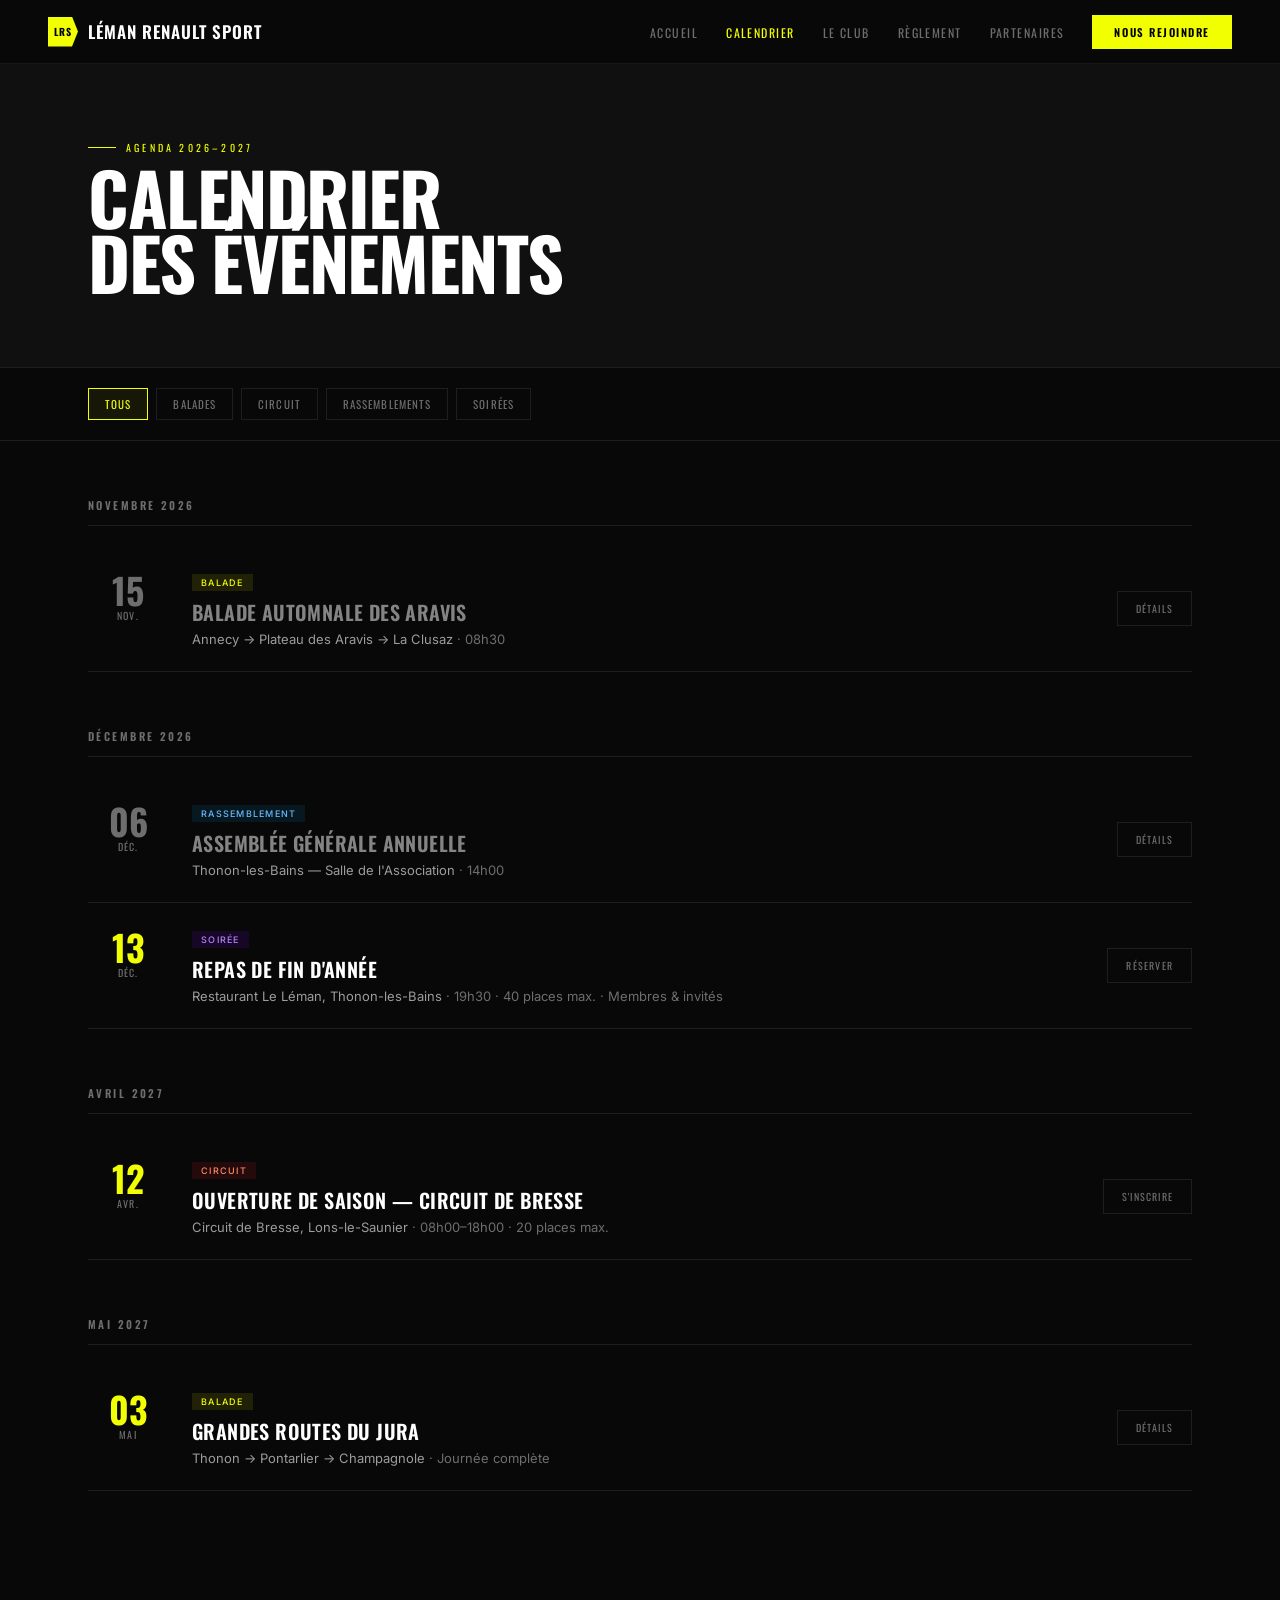
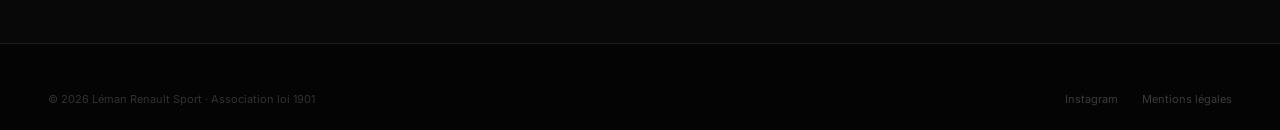
==== calendrier.html @ c76b7567 "Footer : lien Instagram DM sur toutes les pages — Partenaires : grille unique sans distinction de ni" ====
<!DOCTYPE html>
<html lang="fr">
<head>
<meta charset="UTF-8">
<meta name="viewport" content="width=device-width, initial-scale=1.0">
<title>Calendrier — Léman Renault Sport</title>
<link rel="preconnect" href="https://fonts.googleapis.com">
<link rel="preconnect" href="https://fonts.gstatic.com" crossorigin>
<link href="https://fonts.googleapis.com/css2?family=Oswald:wght@300;400;500;600;700&family=Inter:wght@300;400;500;600&display=swap" rel="stylesheet">
<style>
:root {
  --bg: #080808; --surface: #101010; --surface-2: #161616;
  --fg: #ffffff; --muted: #6e6e6e; --border: #1e1e1e; --accent: #f1ff00;
}
*, *::before, *::after { box-sizing: border-box; margin: 0; padding: 0; }
body { background: var(--bg); color: var(--fg); font-family: 'Inter', system-ui, sans-serif; overflow-x: hidden; }

nav {
  position: fixed; top: 0; left: 0; right: 0; z-index: 200; height: 64px;
  display: flex; align-items: center; padding: 0 48px;
  background: rgba(8,8,8,0.9); backdrop-filter: blur(16px);
  border-bottom: 1px solid rgba(255,255,255,0.06);
}
.nav-logo {
  display: flex; align-items: center; gap: 10px; margin-right: auto;
  font-family: 'Oswald', sans-serif; font-size: 17px; font-weight: 600;
  letter-spacing: 0.06em; text-transform: uppercase; color: var(--fg); text-decoration: none;
}
.logo-badge {
  width: 30px; height: 30px; background: var(--accent);
  display: flex; align-items: center; justify-content: center;
  clip-path: polygon(0 0, 80% 0, 100% 50%, 80% 100%, 0 100%);
}
.logo-badge span { font-family: 'Oswald', sans-serif; font-size: 10px; font-weight: 700; color: #000; }
.nav-links { display: flex; align-items: center; gap: 28px; list-style: none; }
.nav-links a {
  font-family: 'Oswald', sans-serif; font-size: 12px; font-weight: 400;
  letter-spacing: 0.12em; text-transform: uppercase; color: var(--muted); text-decoration: none; transition: color 0.2s;
}
.nav-links a:hover { color: var(--fg); }
.nav-links a.active { color: var(--accent); }
.nav-join {
  margin-left: 28px; padding: 9px 22px; background: var(--accent); color: #000;
  font-family: 'Oswald', sans-serif; font-size: 11px; font-weight: 600;
  letter-spacing: 0.14em; text-transform: uppercase; text-decoration: none; transition: background 0.2s;
}
.nav-join:hover { background: #fff; }

/* PAGE HEADER */
.page-header {
  padding: 140px 0 72px;
  background: var(--surface);
  border-bottom: 1px solid var(--border);
}
.container { max-width: 1200px; margin: 0 auto; padding: 0 48px; }
.eyebrow {
  font-family: 'Oswald', sans-serif; font-size: 10px; font-weight: 400;
  letter-spacing: 0.32em; text-transform: uppercase; color: var(--accent);
  margin-bottom: 10px; display: flex; align-items: center; gap: 10px;
}
.eyebrow::before { content: ''; display: block; width: 28px; height: 1px; background: var(--accent); }
.page-title {
  font-family: 'Oswald', sans-serif;
  font-size: clamp(40px, 6vw, 72px); font-weight: 700;
  text-transform: uppercase; letter-spacing: -0.02em; line-height: 0.9;
}

/* FILTER BAR */
.filter-bar {
  background: var(--bg); padding: 20px 0;
  border-bottom: 1px solid var(--border); position: sticky; top: 64px; z-index: 100;
}
.filter-inner {
  display: flex; align-items: center; gap: 8px; flex-wrap: wrap;
}
.filter-btn {
  padding: 7px 16px;
  background: transparent; border: 1px solid var(--border); color: var(--muted);
  font-family: 'Oswald', sans-serif; font-size: 11px; font-weight: 400;
  letter-spacing: 0.1em; text-transform: uppercase;
  cursor: pointer; transition: all 0.2s;
}
.filter-btn:hover { border-color: rgba(255,255,255,0.3); color: var(--fg); }
.filter-btn.on { border-color: var(--accent); color: var(--accent); background: rgba(241,255,0,0.06); }

/* EVENTS LIST */
.events-section { padding: 56px 0 96px; }

.month-group { margin-bottom: 56px; }
.month-label {
  font-family: 'Oswald', sans-serif; font-size: 11px; font-weight: 600;
  letter-spacing: 0.22em; text-transform: uppercase; color: var(--muted);
  padding-bottom: 12px; border-bottom: 1px solid var(--border); margin-bottom: 20px;
}
.event-row {
  display: grid; grid-template-columns: 80px 1fr auto;
  align-items: start; gap: 24px;
  padding: 24px 0; border-bottom: 1px solid var(--border);
  transition: background 0.15s;
}
.event-row:hover { background: var(--surface); }
.event-row:hover .event-row-inner { transform: translateX(4px); }
.ev-date-block {
  text-align: center; padding-top: 2px;
}
.ev-day {
  font-family: 'Oswald', sans-serif; font-size: 36px; font-weight: 700;
  color: var(--accent); line-height: 1;
}
.ev-month-sm {
  font-family: 'Oswald', sans-serif; font-size: 10px; font-weight: 400;
  letter-spacing: 0.12em; text-transform: uppercase; color: var(--muted);
}
.event-row-inner { transition: transform 0.2s; }
.ev-type-tag {
  display: inline-block; margin-bottom: 6px;
  padding: 3px 9px;
  font-size: 9px; font-weight: 500; letter-spacing: 0.14em; text-transform: uppercase;
}
.tag-balade { background: rgba(241,255,0,0.1); color: var(--accent); }
.tag-circuit { background: rgba(237,28,36,0.12); color: #f86; }
.tag-rassemblement { background: rgba(0,136,203,0.12); color: #6bf; }
.tag-soiree { background: rgba(128,0,255,0.12); color: #b97fff; }
.ev-title {
  font-family: 'Oswald', sans-serif; font-size: 20px; font-weight: 600;
  text-transform: uppercase; letter-spacing: 0.02em; margin-bottom: 4px;
}
.ev-meta { font-size: 13px; color: var(--muted); }
.ev-meta strong { color: rgba(255,255,255,0.6); font-weight: 400; }
.ev-action {
  align-self: center;
  padding: 9px 18px;
  border: 1px solid var(--border); color: var(--muted);
  font-family: 'Oswald', sans-serif; font-size: 10px; font-weight: 400;
  letter-spacing: 0.12em; text-transform: uppercase; text-decoration: none;
  white-space: nowrap; transition: all 0.2s; flex-shrink: 0;
}
.ev-action:hover { border-color: var(--accent); color: var(--accent); }
.ev-past .ev-day { color: var(--muted); }
.ev-past .ev-title { color: rgba(255,255,255,0.5); }

/* FOOTER */
footer {
  background: #040404; border-top: 1px solid var(--border); padding: 48px 48px 24px;
}
.footer-bottom {
  max-width: 1200px; margin: 0 auto;
  display: flex; align-items: center; justify-content: space-between;
}
.footer-bottom p { font-size: 11px; color: rgba(255,255,255,0.18); }
.footer-bottom a { font-size: 11px; color: rgba(255,255,255,0.22); text-decoration: none; }

@media (max-width: 768px) {
  nav { padding: 0 24px; }
  .container { padding: 0 24px; }
  .page-header { padding: 112px 0 48px; }
  .event-row { grid-template-columns: 60px 1fr; }
  .ev-action { display: none; }
  footer { padding: 40px 24px 20px; }
  .filter-bar { padding: 16px 0; }
}
</style>
</head>
<body>

<nav data-od-id="nav">
  <a href="index.html" class="nav-logo">
    <div class="logo-badge"><span>LRS</span></div>
    Léman Renault Sport
  </a>
  <ul class="nav-links">
    <li><a href="index.html">Accueil</a></li>
    <li><a href="calendrier.html" class="active">Calendrier</a></li>
    <li><a href="notre-structure.html">Le Club</a></li>
    <li><a href="reglements.html">Règlement</a></li>
    <li><a href="partenaires.html">Partenaires</a></li>
  </ul>
  <a href="nous-rejoindre.html" class="nav-join">Nous Rejoindre</a>
</nav>

<div class="page-header" data-od-id="page-header">
  <div class="container">
    <p class="eyebrow">Agenda 2026–2027</p>
    <h1 class="page-title">Calendrier<br>des événements</h1>
  </div>
</div>

<div class="filter-bar" data-od-id="filter-bar">
  <div class="container">
    <div class="filter-inner">
      <button class="filter-btn on">Tous</button>
      <button class="filter-btn">Balades</button>
      <button class="filter-btn">Circuit</button>
      <button class="filter-btn">Rassemblements</button>
      <button class="filter-btn">Soirées</button>
    </div>
  </div>
</div>

<div class="events-section">
  <div class="container">
    <div id="events-dynamic"></div>
  </div>
</div>

<footer>
  <div class="footer-bottom">
    <p>© 2026 Léman Renault Sport · Association loi 1901</p>
    <div style="display:flex;align-items:center;gap:24px;">
      <a href="https://ig.me/m/lemanrenaultsport" target="_blank" rel="noopener">Instagram</a>
      <a href="reglements.html#cg">Mentions légales</a>
    </div>
  </div>
</footer>

<script>
(function () {
  var MONTHS = ['Janvier','Février','Mars','Avril','Mai','Juin','Juillet','Août','Septembre','Octobre','Novembre','Décembre'];
  var MONTHS_SH = ['Jan.','Fév.','Mar.','Avr.','Mai','Juin','Juil.','Août','Sep.','Oct.','Nov.','Déc.'];
  var TC = { balade:'tag-balade', circuit:'tag-circuit', rassemblement:'tag-rassemblement', soiree:'tag-soiree' };
  var TL = { balade:'Balade', circuit:'Circuit', rassemblement:'Rassemblement', soiree:'Soirée' };
  var AL = { balade:'Détails', circuit:'S\'inscrire', rassemblement:'Détails', soiree:'Réserver' };

  var DEFAULT = [
    { id:'e1', titre:'Balade Automnale des Aravis', date:'2026-11-15', heure:'08h30', lieu:'Annecy → Plateau des Aravis → La Clusaz', type:'balade', description:'', places_max:null },
    { id:'e2', titre:'Assemblée Générale Annuelle', date:'2026-12-06', heure:'14h00', lieu:'Thonon-les-Bains — Salle de l\'Association', type:'rassemblement', description:'', places_max:null },
    { id:'e3', titre:'Repas de Fin d\'Année', date:'2026-12-13', heure:'19h30', lieu:'Restaurant Le Léman, Thonon-les-Bains', type:'soiree', description:'Membres & invités', places_max:40 },
    { id:'e4', titre:'Ouverture de Saison — Circuit de Bresse', date:'2027-04-12', heure:'08h00–18h00', lieu:'Circuit de Bresse, Lons-le-Saunier', type:'circuit', description:'', places_max:20 },
    { id:'e5', titre:'Grandes Routes du Jura', date:'2027-05-03', heure:'', lieu:'Thonon → Pontarlier → Champagnole', type:'balade', description:'Journée complète', places_max:null }
  ];

  function load() {
    try { var d = JSON.parse(localStorage.getItem('lrs_evenements')); return d && d.length ? d : DEFAULT; }
    catch(e) { return DEFAULT; }
  }

  var all = load();
  var filter = 'tous';

  function render() {
    var c = document.getElementById('events-dynamic');
    var data = filter === 'tous' ? all : all.filter(function(e){ return e.type === filter; });
    if (!data.length) { c.innerHTML = '<p style="color:var(--muted);padding:56px 0;text-align:center;">Aucun événement pour ce filtre.</p>'; return; }

    var sorted = data.slice().sort(function(a,b){ return new Date(a.date) - new Date(b.date); });
    var groups = {}, order = [];
    var now = new Date();
    sorted.forEach(function(ev) {
      var d = new Date(ev.date); var k = d.getFullYear() + '-' + d.getMonth();
      if (!groups[k]) { groups[k] = { label: MONTHS[d.getMonth()] + ' ' + d.getFullYear(), events:[] }; order.push(k); }
      groups[k].events.push(ev);
    });

    var html = '';
    order.forEach(function(k) {
      var g = groups[k];
      html += '<div class="month-group"><div class="month-label">' + g.label + '</div>';
      g.events.forEach(function(ev) {
        var d = new Date(ev.date);
        var day = ('0' + d.getDate()).slice(-2);
        var mon = MONTHS_SH[d.getMonth()];
        var tc = TC[ev.type] || 'tag-balade';
        var tl = TL[ev.type] || ev.type;
        var al = AL[ev.type] || 'Détails';
        var past = d < now ? ' ev-past' : '';
        var meta = '<strong>' + ev.lieu + '</strong>';
        if (ev.heure) meta += ' · ' + ev.heure;
        if (ev.places_max) meta += ' · ' + ev.places_max + ' places max.';
        if (ev.description) meta += ' · ' + ev.description;
        html += '<div class="event-row' + past + '" data-type="' + ev.type + '">'
          + '<div class="ev-date-block"><div class="ev-day">' + day + '</div><div class="ev-month-sm">' + mon + '</div></div>'
          + '<div class="event-row-inner"><span class="ev-type-tag ' + tc + '">' + tl + '</span>'
          + '<div class="ev-title">' + ev.titre + '</div><div class="ev-meta">' + meta + '</div></div>'
          + '<a href="#" class="ev-action">' + al + '</a></div>';
      });
      html += '</div>';
    });
    c.innerHTML = html;
  }

  var filterMap = { 'Tous':'tous', 'Balades':'balade', 'Circuit':'circuit', 'Rassemblements':'rassemblement', 'Soirées':'soiree' };
  document.querySelectorAll('.filter-btn').forEach(function(btn) {
    btn.addEventListener('click', function() {
      document.querySelectorAll('.filter-btn').forEach(function(b){ b.classList.remove('on'); });
      btn.classList.add('on');
      filter = filterMap[btn.textContent.trim()] || 'tous';
      render();
    });
  });

  render();
})();
</script>
</body>
</html>
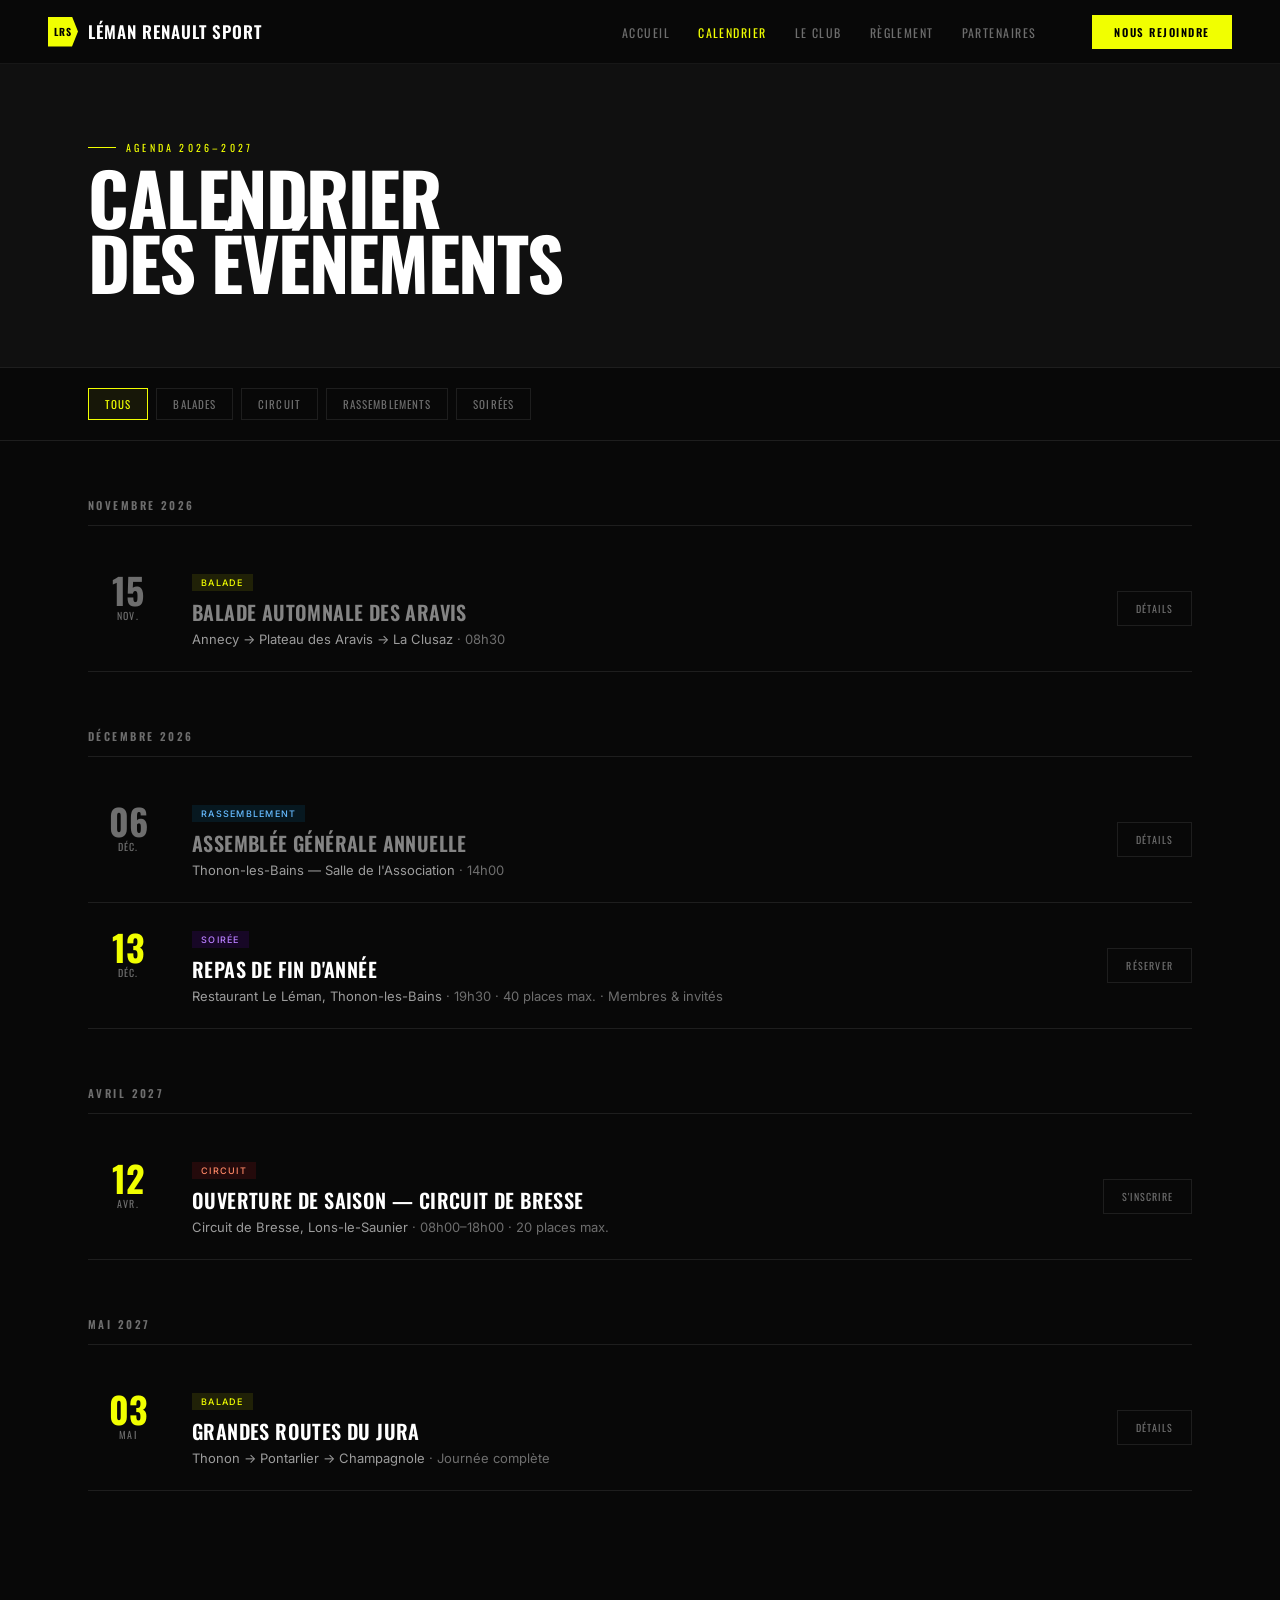
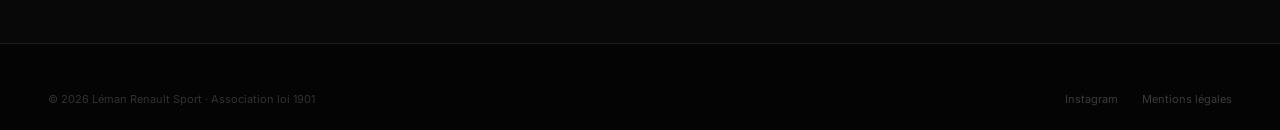
==== commit ad18ef03: "Corrige la navigation mobile" ====
--- a/calendrier.html
+++ b/calendrier.html
@@ -160,6 +160,7 @@
   .filter-bar { padding: 16px 0; }
 }
 </style>
+<link rel="stylesheet" href="mobile-nav.css">
 </head>
 <body>
 
@@ -168,14 +169,18 @@
     <div class="logo-badge"><span>LRS</span></div>
     Léman Renault Sport
   </a>
-  <ul class="nav-links">
+  <ul class="nav-links" id="nav-links">
     <li><a href="index.html">Accueil</a></li>
     <li><a href="calendrier.html" class="active">Calendrier</a></li>
     <li><a href="notre-structure.html">Le Club</a></li>
     <li><a href="reglements.html">Règlement</a></li>
     <li><a href="partenaires.html">Partenaires</a></li>
+    <li><a href="nous-rejoindre.html" class="nav-mobile-join">Nous Rejoindre</a></li>
   </ul>
   <a href="nous-rejoindre.html" class="nav-join">Nous Rejoindre</a>
+  <button class="nav-burger" type="button" aria-label="Ouvrir le menu" aria-controls="nav-links" aria-expanded="false">
+    <span></span><span></span><span></span>
+  </button>
 </nav>
 
 <div class="page-header" data-od-id="page-header">
@@ -207,7 +212,7 @@
   <div class="footer-bottom">
     <p>© 2026 Léman Renault Sport · Association loi 1901</p>
     <div style="display:flex;align-items:center;gap:24px;">
-      <a href="https://ig.me/m/lemanrenaultsport" target="_blank" rel="noopener">Instagram</a>
+      <a href="https://ig.me/m/leman.renault.sport" target="_blank" rel="noopener">Instagram</a>
       <a href="reglements.html#cg">Mentions légales</a>
     </div>
   </div>
@@ -271,7 +276,7 @@
           + '<div class="ev-date-block"><div class="ev-day">' + day + '</div><div class="ev-month-sm">' + mon + '</div></div>'
           + '<div class="event-row-inner"><span class="ev-type-tag ' + tc + '">' + tl + '</span>'
           + '<div class="ev-title">' + ev.titre + '</div><div class="ev-meta">' + meta + '</div></div>'
-          + '<a href="#" class="ev-action">' + al + '</a></div>';
+          + '<a href="https://ig.me/m/leman.renault.sport" target="_blank" rel="noopener" class="ev-action">' + al + '</a></div>';
       });
       html += '</div>';
     });
@@ -291,5 +296,6 @@
   render();
 })();
 </script>
+<script src="mobile-nav.js"></script>
 </body>
 </html>
--- a/mobile-nav.css
+++ b/mobile-nav.css
@@ -0,0 +1,67 @@
+.nav-burger {
+  display: none;
+  flex-direction: column;
+  gap: 5px;
+  margin-left: auto;
+  padding: 6px;
+  border: 0;
+  background: transparent;
+  color: inherit;
+  cursor: pointer;
+  touch-action: manipulation;
+  user-select: none;
+  -webkit-user-select: none;
+}
+
+.nav-burger span {
+  display: block;
+  width: 22px;
+  height: 2px;
+  background: currentColor;
+}
+
+.nav-mobile-join {
+  display: none;
+}
+
+@media (max-width: 768px) {
+  .nav-links,
+  .nav-join {
+    display: none;
+  }
+
+  .nav-burger {
+    display: flex;
+  }
+
+  .nav-links.is-open {
+    position: absolute;
+    top: 64px;
+    left: 0;
+    right: 0;
+    display: flex;
+    flex-direction: column;
+    align-items: stretch;
+    gap: 0;
+    max-height: calc(100dvh - 64px);
+    padding: 10px 24px 18px;
+    overflow-y: auto;
+    background: rgba(8, 8, 8, 0.98);
+    border-bottom: 1px solid rgba(255, 255, 255, 0.08);
+  }
+
+  .nav-links.is-open a {
+    display: block;
+    padding: 13px 0;
+    font-size: 14px;
+  }
+
+  .nav-links.is-open .nav-mobile-join {
+    display: block;
+    margin-top: 8px;
+    padding: 11px 14px;
+    background: var(--accent);
+    color: #000;
+    text-align: center;
+  }
+}
